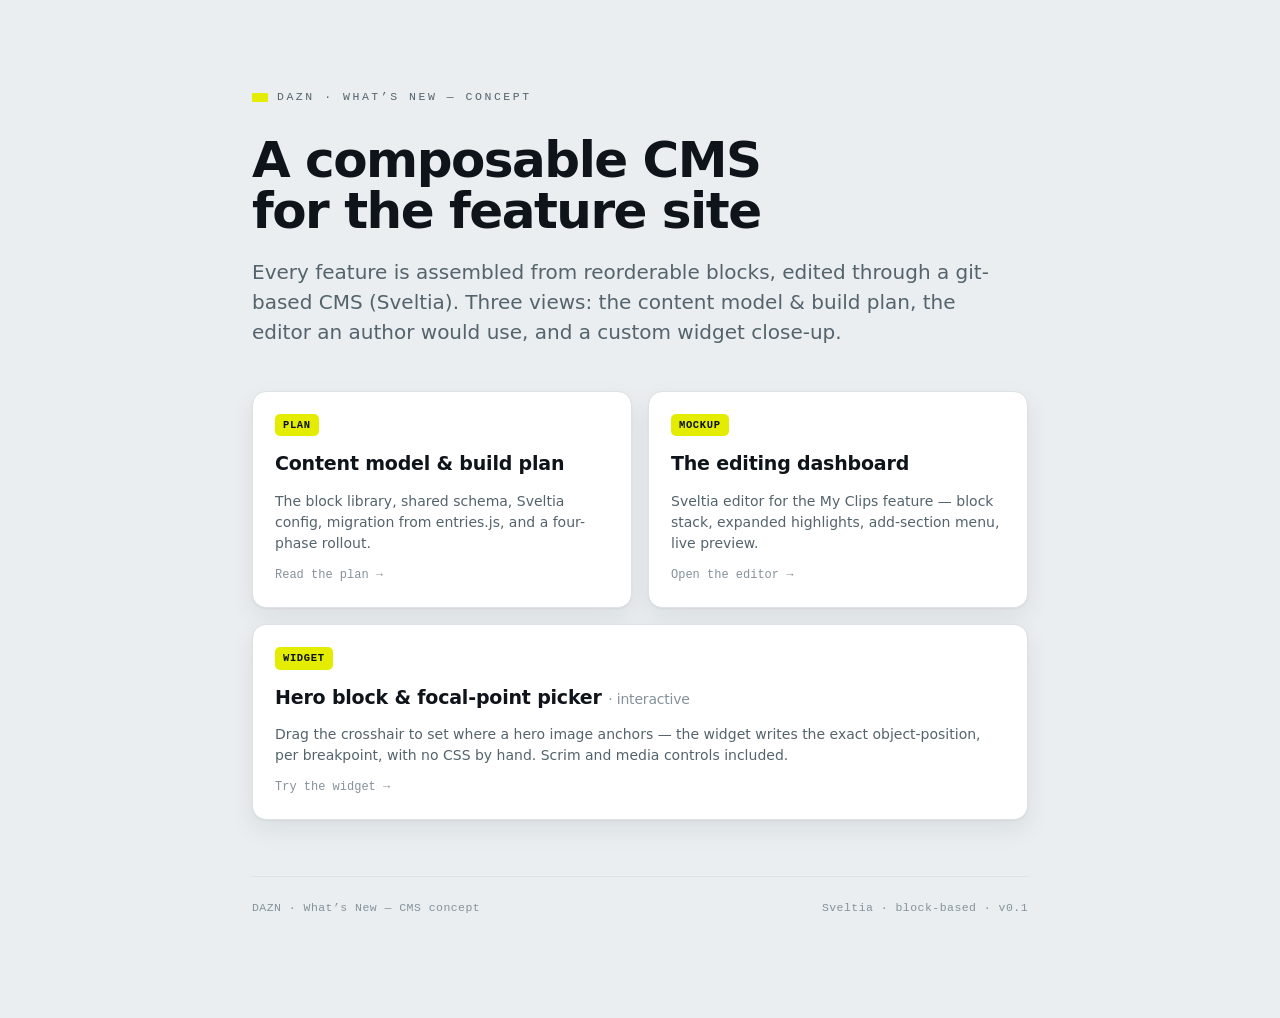
==== cms/index.html @ 67105765 "Add hosted CMS concept pages under /cms Standalone build of the composable-CMS deliverables so they " ====
<!doctype html>
<html lang="en">
<head>
<meta charset="utf-8">
<meta name="viewport" content="width=device-width, initial-scale=1">
<title>Composable CMS — Concept</title>
<style>
  :root{
    --paper:#EAEEF0; --surface:#FFFFFF; --surface-2:#F4F6F7;
    --ink:#0E141A; --ink-2:#54636C; --ink-3:#85929B;
    --line:#DCE2E5; --accent:#E4EC00; --accent-ink:#0C1216;
    --f-sans:-apple-system,BlinkMacSystemFont,"Segoe UI",system-ui,Roboto,sans-serif;
    --f-mono:ui-monospace,SFMono-Regular,"SF Mono",Menlo,Consolas,monospace;
    --shadow:0 1px 2px rgba(16,26,34,.05),0 10px 26px rgba(16,26,34,.07);
  }
  @media (prefers-color-scheme:dark){
    :root{
      --paper:#0A0F14; --surface:#111a20; --surface-2:#0E161C;
      --ink:#ECF1F3; --ink-2:#9AAAB3; --ink-3:#647680;
      --line:#1E2830; --accent:#F7FF1A;
      --shadow:0 1px 2px rgba(0,0,0,.3),0 12px 30px rgba(0,0,0,.4);
    }
  }
  *{box-sizing:border-box;}
  body{margin:0; background:var(--paper); color:var(--ink); font-family:var(--f-sans); -webkit-font-smoothing:antialiased; line-height:1.6;}
  .cap{max-width:840px; margin:0 auto; padding:clamp(30px,7vw,84px) clamp(18px,5vw,32px) 100px;}
  .eyebrow{font-family:var(--f-mono); font-size:11.5px; letter-spacing:.22em; text-transform:uppercase; color:var(--ink-2); display:inline-flex; align-items:center; gap:9px;}
  .eyebrow::before{content:""; width:16px; height:9px; background:var(--accent); border-radius:1px;}
  h1{font-size:clamp(30px,6vw,50px); line-height:1.02; letter-spacing:-.03em; font-weight:800; margin:.5em 0 0; text-wrap:balance; max-width:15ch;}
  .deck{font-size:clamp(16px,2.3vw,20px); color:var(--ink-2); max-width:60ch; margin:20px 0 0; line-height:1.5;}
  .grid{display:grid; grid-template-columns:1fr; gap:16px; margin-top:44px;}
  @media(min-width:640px){ .grid{grid-template-columns:1fr 1fr;} .wide{grid-column:1 / -1;} }
  a.card{
    display:flex; flex-direction:column; gap:12px; text-decoration:none; color:inherit;
    border:1px solid var(--line); border-radius:14px; background:var(--surface);
    padding:22px; box-shadow:var(--shadow); transition:transform .15s ease, border-color .15s ease;
  }
  a.card:hover{transform:translateY(-3px); border-color:var(--accent);}
  a.card:focus-visible{outline:2px solid var(--accent); outline-offset:3px;}
  .card__tag{font-family:var(--f-mono); font-size:10.5px; letter-spacing:.06em; text-transform:uppercase; color:var(--accent-ink); background:var(--accent); align-self:flex-start; padding:3px 8px; border-radius:5px; font-weight:700;}
  @media (prefers-color-scheme:dark){ .card__tag{color:#0C1216;} }
  .card h2{font-size:19px; letter-spacing:-.01em; margin:0; font-weight:730;}
  .card p{margin:0; font-size:14px; color:var(--ink-2); line-height:1.5;}
  .card .go{margin-top:auto; font-family:var(--f-mono); font-size:12px; color:var(--ink-3); display:flex; align-items:center; gap:6px;}
  a.card:hover .go{color:var(--ink);}
  footer{margin-top:56px; padding-top:22px; border-top:1px solid var(--line); font-family:var(--f-mono); font-size:11.5px; letter-spacing:.04em; color:var(--ink-3); display:flex; justify-content:space-between; flex-wrap:wrap; gap:8px;}
</style>
</head>
<body>
<div class="cap">
  <span class="eyebrow">DAZN · What&rsquo;s New — Concept</span>
  <h1>A composable CMS for the feature site</h1>
  <p class="deck">Every feature is assembled from reorderable blocks, edited through a git-based CMS (Sveltia). Three views: the content model &amp; build plan, the editor an author would use, and a custom widget close-up.</p>

  <div class="grid">
    <a class="card" href="plan.html">
      <span class="card__tag">Plan</span>
      <h2>Content model &amp; build plan</h2>
      <p>The block library, shared schema, Sveltia config, migration from entries.js, and a four-phase rollout.</p>
      <span class="go">Read the plan &rarr;</span>
    </a>
    <a class="card" href="editor.html">
      <span class="card__tag">Mockup</span>
      <h2>The editing dashboard</h2>
      <p>Sveltia editor for the My Clips feature — block stack, expanded highlights, add-section menu, live preview.</p>
      <span class="go">Open the editor &rarr;</span>
    </a>
    <a class="card wide" href="hero.html">
      <span class="card__tag">Widget</span>
      <h2>Hero block &amp; focal-point picker <span style="color:var(--ink-3);font-weight:500;font-size:14px;">· interactive</span></h2>
      <p>Drag the crosshair to set where a hero image anchors — the widget writes the exact object-position, per breakpoint, with no CSS by hand. Scrim and media controls included.</p>
      <span class="go">Try the widget &rarr;</span>
    </a>
  </div>

  <footer>
    <span>DAZN &middot; What&rsquo;s New &mdash; CMS concept</span>
    <span>Sveltia · block-based · v0.1</span>
  </footer>
</div>
</body>
</html>
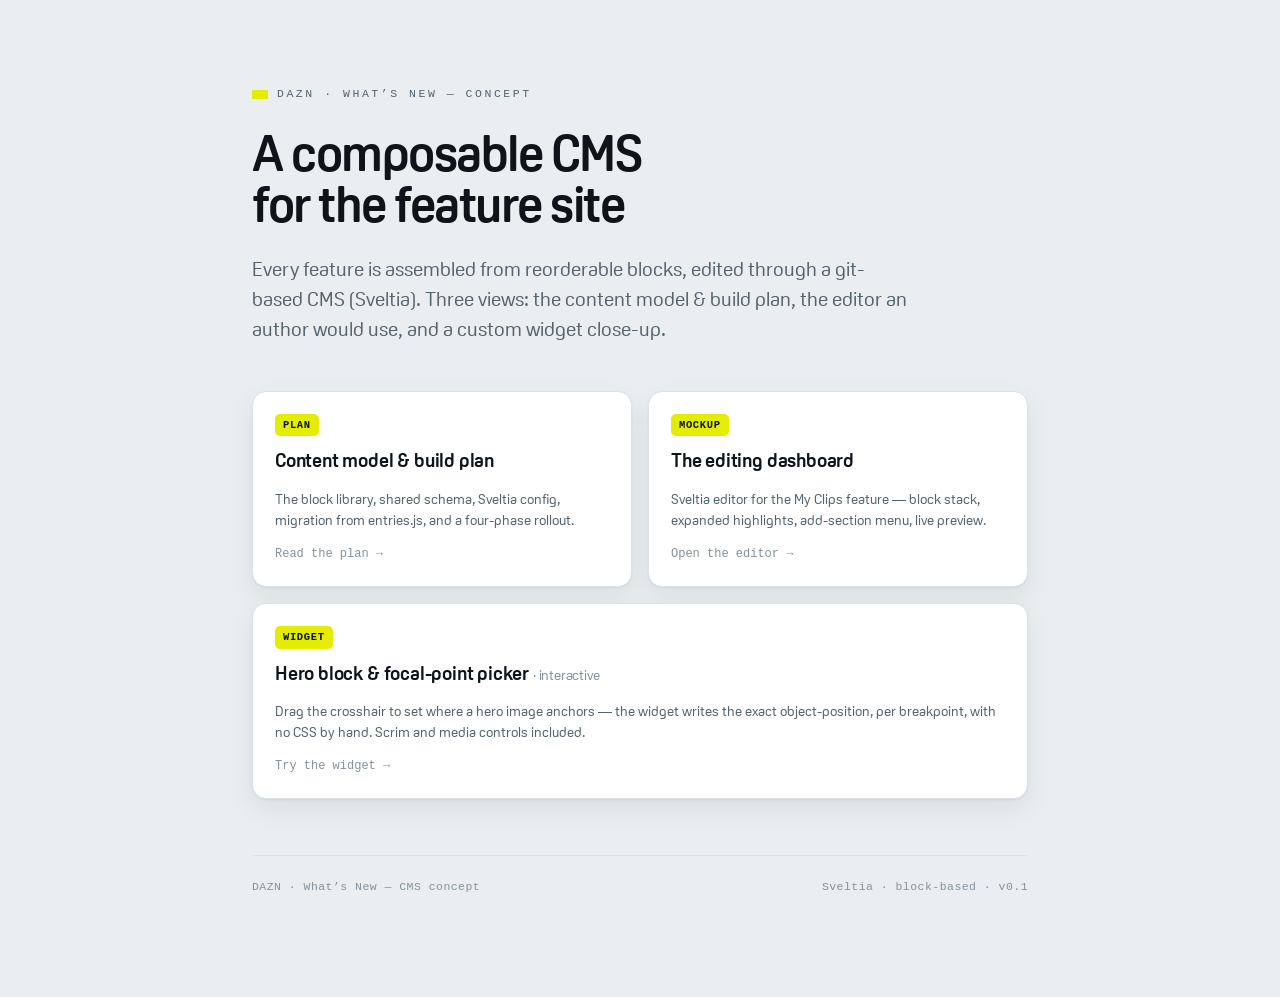
==== commit ba200e1e: "Bundle DAZN Oscine webfont and load it site-wide (main site + CMS pages) - Add assets/fonts/ woff2 (" ====
--- a/cms/index.html
+++ b/cms/index.html
@@ -4,12 +4,13 @@
 <meta charset="utf-8">
 <meta name="viewport" content="width=device-width, initial-scale=1">
 <title>Composable CMS — Concept</title>
+<link rel="stylesheet" href="../assets/fonts/dazn-oscine.css">
 <style>
   :root{
     --paper:#EAEEF0; --surface:#FFFFFF; --surface-2:#F4F6F7;
     --ink:#0E141A; --ink-2:#54636C; --ink-3:#85929B;
     --line:#DCE2E5; --accent:#E4EC00; --accent-ink:#0C1216;
-    --f-sans:-apple-system,BlinkMacSystemFont,"Segoe UI",system-ui,Roboto,sans-serif;
+    --f-sans:'DAZN Oscine','Inter',-apple-system,BlinkMacSystemFont,"Segoe UI",system-ui,Roboto,sans-serif;
     --f-mono:ui-monospace,SFMono-Regular,"SF Mono",Menlo,Consolas,monospace;
     --shadow:0 1px 2px rgba(16,26,34,.05),0 10px 26px rgba(16,26,34,.07);
   }
--- a/assets/fonts/dazn-oscine.css
+++ b/assets/fonts/dazn-oscine.css
@@ -0,0 +1,31 @@
+/* DAZN Oscine — brand typeface. Weights available: Light (300), Regular (400), Bold (700). */
+@font-face{
+  font-family:'DAZN Oscine';
+  src:url('DAZN_Oscine_Lt.woff2') format('woff2');
+  font-weight:300; font-style:normal; font-display:swap;
+}
+@font-face{
+  font-family:'DAZN Oscine';
+  src:url('DAZN_Oscine_LtIt.woff2') format('woff2');
+  font-weight:300; font-style:italic; font-display:swap;
+}
+@font-face{
+  font-family:'DAZN Oscine';
+  src:url('DAZN_Oscine_Rg.woff2') format('woff2');
+  font-weight:400; font-style:normal; font-display:swap;
+}
+@font-face{
+  font-family:'DAZN Oscine';
+  src:url('DAZN_Oscine_It.woff2') format('woff2');
+  font-weight:400; font-style:italic; font-display:swap;
+}
+@font-face{
+  font-family:'DAZN Oscine';
+  src:url('DAZN_Oscine_Bd.woff2') format('woff2');
+  font-weight:700; font-style:normal; font-display:swap;
+}
+@font-face{
+  font-family:'DAZN Oscine';
+  src:url('DAZN_Oscine_BdIt.woff2') format('woff2');
+  font-weight:700; font-style:italic; font-display:swap;
+}
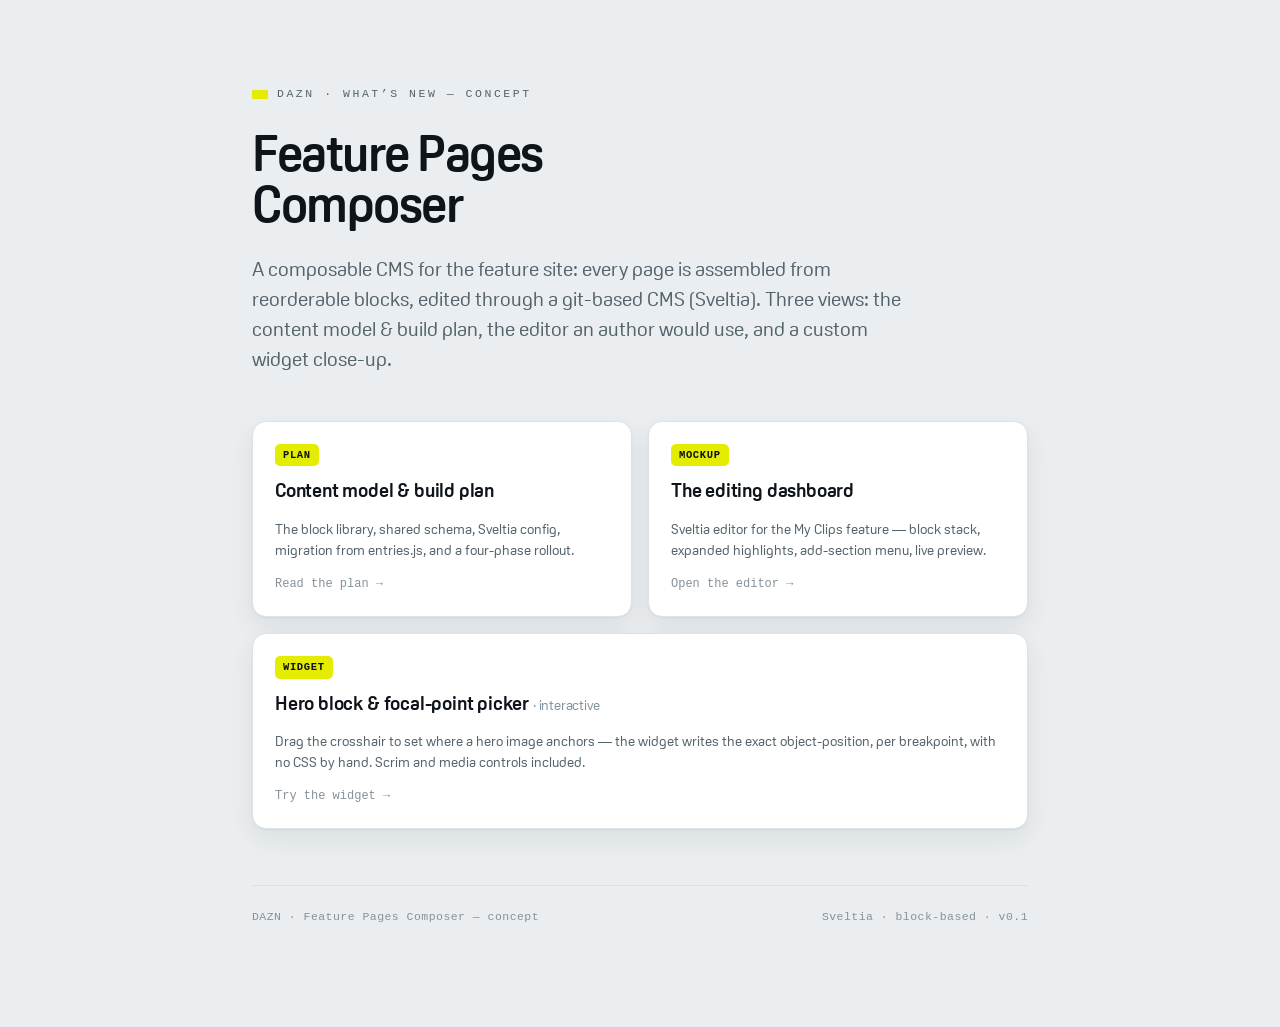
==== commit 7d368ca0: "CMS concept: name it 'Feature Pages Composer' across header, titles, hub Co-Authored-By: Claude Opus" ====
--- a/cms/index.html
+++ b/cms/index.html
@@ -3,7 +3,7 @@
 <head>
 <meta charset="utf-8">
 <meta name="viewport" content="width=device-width, initial-scale=1">
-<title>Composable CMS — Concept</title>
+<title>Feature Pages Composer — Concept</title>
 <link rel="stylesheet" href="../assets/fonts/dazn-oscine.css">
 <style>
   :root{
@@ -50,23 +50,23 @@
 <body>
 <div class="cap">
   <span class="eyebrow">DAZN · What&rsquo;s New — Concept</span>
-  <h1>A composable CMS for the feature site</h1>
-  <p class="deck">Every feature is assembled from reorderable blocks, edited through a git-based CMS (Sveltia). Three views: the content model &amp; build plan, the editor an author would use, and a custom widget close-up.</p>
+  <h1>Feature Pages Composer</h1>
+  <p class="deck">A composable CMS for the feature site: every page is assembled from reorderable blocks, edited through a git-based CMS (Sveltia). Three views: the content model &amp; build plan, the editor an author would use, and a custom widget close-up.</p>
 
   <div class="grid">
-    <a class="card" href="plan.html">
+    <a class="card" href="/cms/plan">
       <span class="card__tag">Plan</span>
       <h2>Content model &amp; build plan</h2>
       <p>The block library, shared schema, Sveltia config, migration from entries.js, and a four-phase rollout.</p>
       <span class="go">Read the plan &rarr;</span>
     </a>
-    <a class="card" href="editor.html">
+    <a class="card" href="/cms/editor">
       <span class="card__tag">Mockup</span>
       <h2>The editing dashboard</h2>
       <p>Sveltia editor for the My Clips feature — block stack, expanded highlights, add-section menu, live preview.</p>
       <span class="go">Open the editor &rarr;</span>
     </a>
-    <a class="card wide" href="hero.html">
+    <a class="card wide" href="/cms/hero">
       <span class="card__tag">Widget</span>
       <h2>Hero block &amp; focal-point picker <span style="color:var(--ink-3);font-weight:500;font-size:14px;">· interactive</span></h2>
       <p>Drag the crosshair to set where a hero image anchors — the widget writes the exact object-position, per breakpoint, with no CSS by hand. Scrim and media controls included.</p>
@@ -75,7 +75,7 @@
   </div>
 
   <footer>
-    <span>DAZN &middot; What&rsquo;s New &mdash; CMS concept</span>
+    <span>DAZN &middot; Feature Pages Composer &mdash; concept</span>
     <span>Sveltia · block-based · v0.1</span>
   </footer>
 </div>
